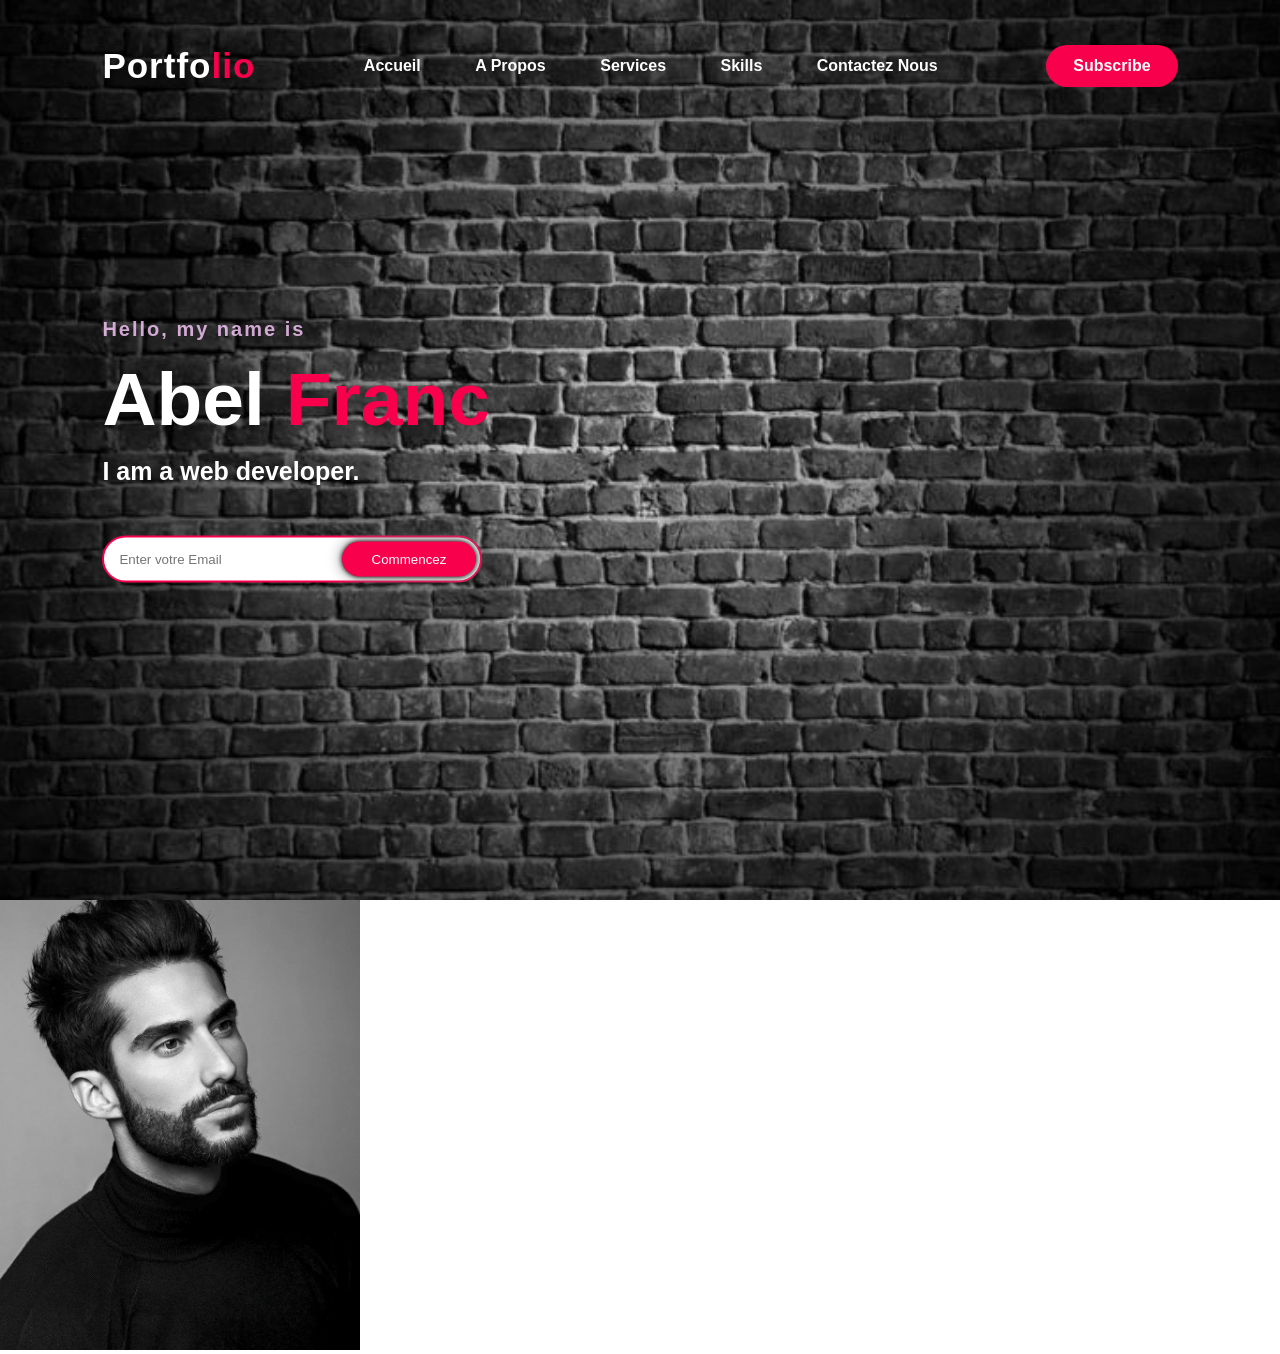
==== index.html @ 6d8fbaa2 "debut du portfolio" ====
<!DOCTYPE html>
<html lang="en">
<head>
    <meta charset="UTF-8">
    <meta http-equiv="X-UA-Compatible" content="IE=edge">
    <meta name="viewport" content="width=device-width, initial-scale=1.0">
    <link rel="stylesheet" href="font.css">
    <link rel="stylesheet" href="style.css">
    <title>My PortFolio</title>
</head>
<body>
    <div class="hero">
        <nav>
            <h2 class="logo">Portfo<span>lio</span></h2>
            <ul>
                <li><a href="#">Accueil</a></li>
                <li><a href="#">A propos</a></li>
                <li><a href="#">Services</a></li>
                <li><a href="#">Skills</a></li>
                <li><a href="#">Contactez nous</a></li>
            </ul>
            <a href="#" class="btn">Subscribe</a>
        </nav>
        <div class="content">
            <h4>Hello, my name is</h4>
            <h1>Abel <span>Franc</span></h1>
            <h3>I am a web developer.</h3>
            <div class="newsletter">
                <form>
                    <input type="email" name="email" id="mail" placeholder="Enter votre Email"/>
                    <input type="submit" value="Commencez" name="submit">
                </form>
            </div>
        </div>
    </div>
    <!-- About section start -->
    <section class="about">
        <div class="main">
            <img src="images/moi.jpg" class="my-img"/>
            <div class="about-text"></div>
        </div>
    </section>
</body>
</html>
---- style.css ----
*{
    padding: 0;
    margin: 0;
    font-family: 'Josefin sans',sans-serif;
    box-sizing: border-box;
}
.hero{
    height: 100vh;
    width: 100%;
    background-image: url(images/mur.jpg);
    background-size: cover;
    background-position: center;
}
nav{
    display: flex;
    align-items: center;
    justify-content: space-between;
    padding: 45px 8% 0 8%;
}
.logo{
    color: #fff;
    font-size: 35px;
    letter-spacing: 1px;
    cursor: pointer;
}
span{
    color: #f9004d;
}
nav ul li{
    list-style-type: none;
    display: inline-block;
    padding: 10px 25px;
}
nav ul li a{
    color: #fff;
    text-decoration: none;
    font-weight: bold;
    text-transform: capitalize;
}
nav ul li a:hover{
    color: #f9004d;
    transition: .4s;
}
.btn{
    background-color: #f9004d;
    color: #fff;
    text-decoration: none;
    border: 2px solid transparent;
    font-weight: bold;
    padding: 10px 25px;
    border-radius: 30px;
    transition: transform .4s;
}
.btn:hover{
    transform: scale(1.2);
}
.content{
    position: absolute;
    top: 50%;
    left: 8%;
    transform: translateY(-50%)
}
h1{
    color: #fff;
    margin: 15px 0px 15px;
    font-size: 75px;
}
h3{
    color: #fff;
    font-size: 25px;
    margin-bottom: 50px;
}
h4{
    color: #fcfc;
    letter-spacing: 2px;
    font-size: 20px;
}
.newsletter form{
    width: 380px;
    max-width: 100%;
    position: relative;
}
.newsletter form input:first-child{
    display: inline-block;
    width: 100%;
    padding: 14px 130px 14px 15px;
    border: 2px solid #f9004d;
    outline: none;
    border-radius: 30px;
}
.newsletter form input:last-child{
    position: absolute;
    display: inline-block;
    outline: none;
    border: none;
    padding: 10px 30px;
    border-radius: 30px;
    background-color: #f9004d;
    color: #fff;
    box-shadow: 0px 0px 5px #000, 0px 0px 15px #858585;
    top: 6px;
    right: 6px;
}
.my-img{
    width: 360px;
}
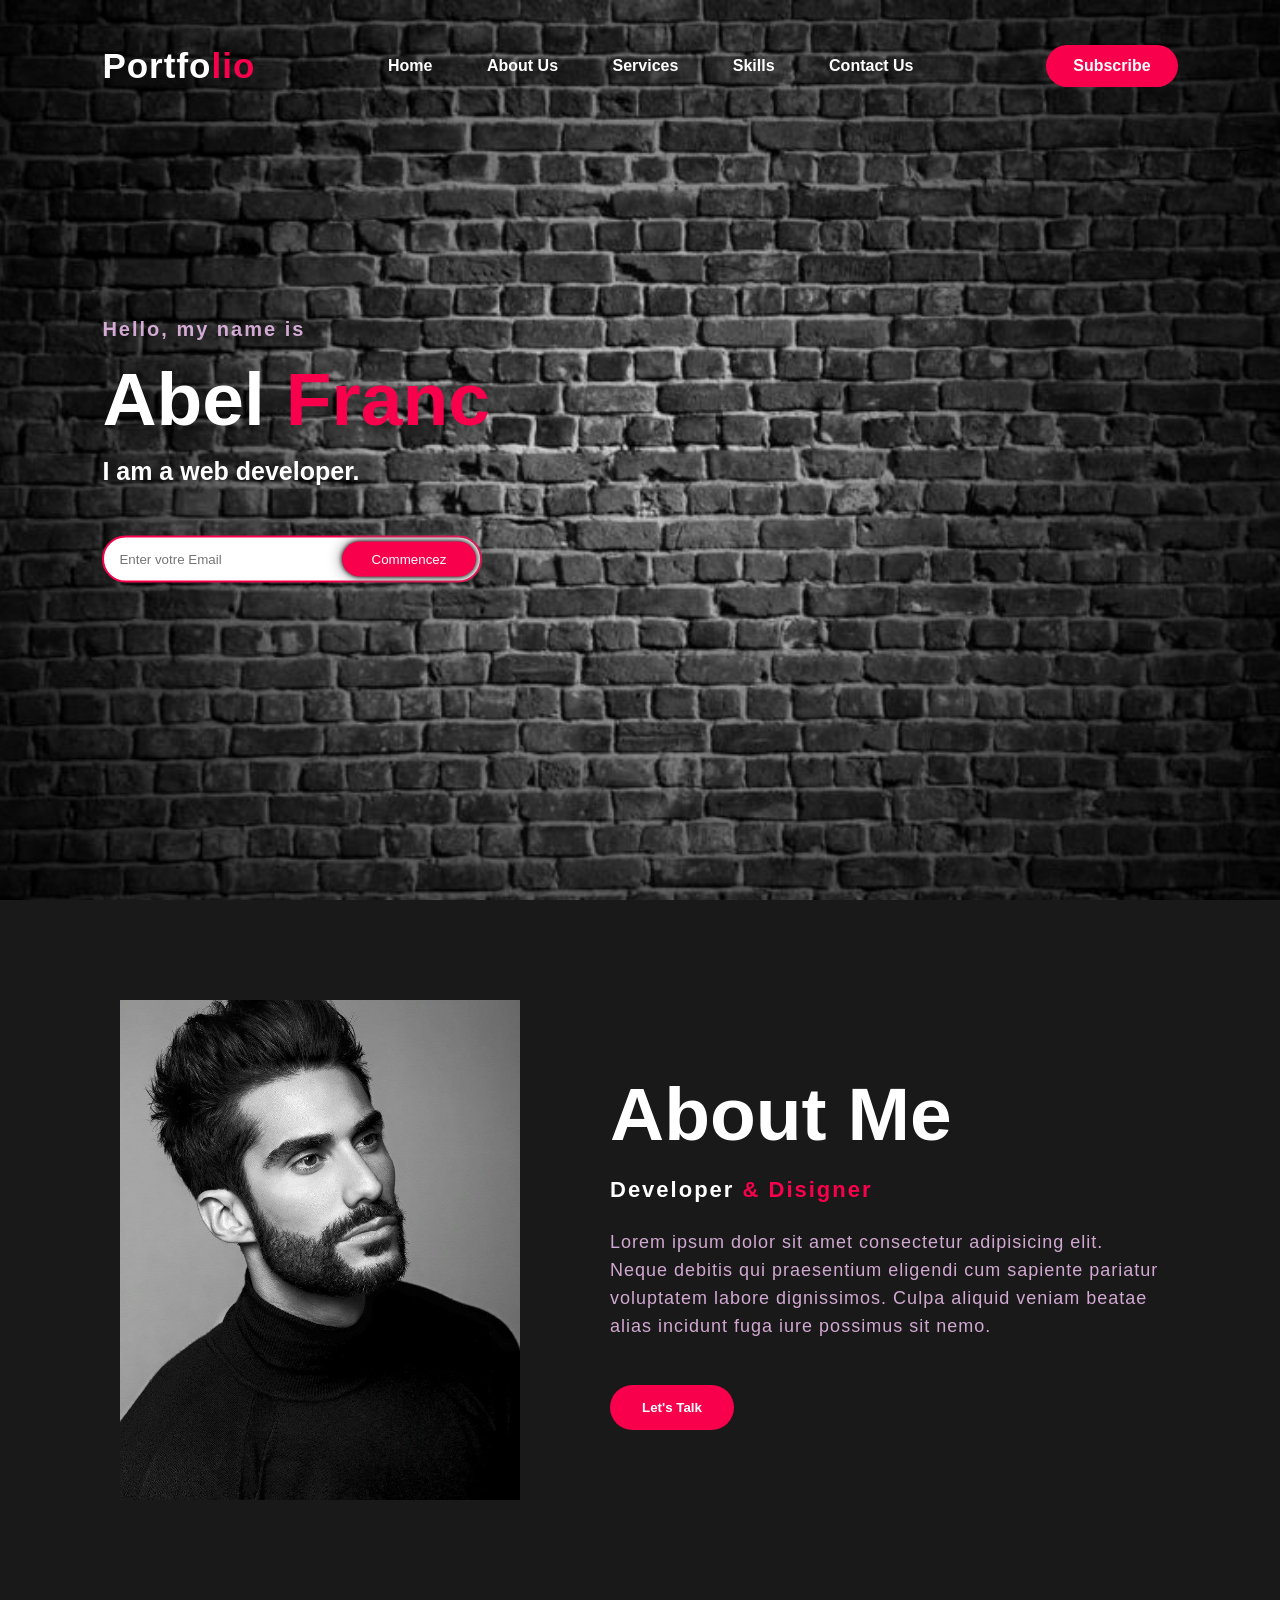
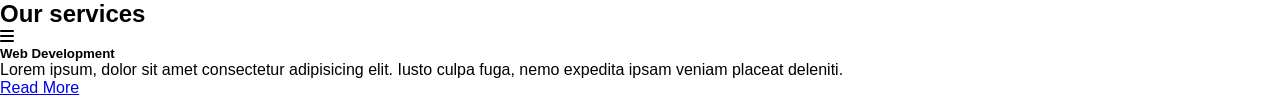
==== commit 2600efe6: "Deuxieme commit" ====
--- a/index.html
+++ b/index.html
@@ -4,7 +4,7 @@
     <meta charset="UTF-8">
     <meta http-equiv="X-UA-Compatible" content="IE=edge">
     <meta name="viewport" content="width=device-width, initial-scale=1.0">
-    <link rel="stylesheet" href="font.css">
+    <link rel="stylesheet" href="./fontawesome-free-6.1.2-web/css/all.min.css">
     <link rel="stylesheet" href="style.css">
     <title>My PortFolio</title>
 </head>
@@ -13,11 +13,11 @@
         <nav>
             <h2 class="logo">Portfo<span>lio</span></h2>
             <ul>
-                <li><a href="#">Accueil</a></li>
-                <li><a href="#">A propos</a></li>
+                <li><a href="#">Home</a></li>
+                <li><a href="#">About Us</a></li>
                 <li><a href="#">Services</a></li>
                 <li><a href="#">Skills</a></li>
-                <li><a href="#">Contactez nous</a></li>
+                <li><a href="#">Contact Us</a></li>
             </ul>
             <a href="#" class="btn">Subscribe</a>
         </nav>
@@ -37,8 +37,41 @@
     <section class="about">
         <div class="main">
             <img src="images/moi.jpg" class="my-img"/>
-            <div class="about-text"></div>
+            <div class="about-text">
+                <h2>About me</h2>
+                <h5>developer <span>& disigner</span></h5>
+                <p>Lorem ipsum dolor sit amet consectetur 
+                    adipisicing elit. Neque debitis qui praesentium 
+                    eligendi cum sapiente pariatur voluptatem labore 
+                    dignissimos. Culpa aliquid veniam beatae alias incidunt 
+                    fuga iure possimus sit nemo.
+                </p>
+                <button type="button">Let's Talk</button>
+            </div>
         </div>
     </section>
+
+    <!-- Service section start -->
+    <div class="service">
+        <div class="title">
+            <h2>Our services</h2>
+        </div>
+        <div class="box">
+            <div class="card">
+                <i class="fas fa-bars"></i>
+                <h5>Web Development</h5>
+                <div class="pra">
+                    <p>
+                        Lorem ipsum, dolor sit amet consectetur adipisicing elit. 
+                        Iusto culpa fuga, nemo expedita ipsam veniam placeat deleniti.
+                    </p>
+                    <p>
+                        <a href="#" class="button">Read More</a>
+                    </p>
+                </div>
+            </div>
+        </div>
+    </div>
+
 </body>
 </html>
--- a/style.css
+++ b/style.css
@@ -101,6 +101,60 @@
     top: 6px;
     right: 6px;
 }
-.my-img{
-    width: 360px;
+.about{
+    width: 100%;
+    padding: 100px 0px;
+    background-color: #191919;
+}
+.about img{
+    height: auto;
+    width: 400px;
+}
+.about-text{
+    width: 550px;
+}
+.main{
+    width: 1130px;
+    max-width: 95%;
+    margin: 0 auto;
+    display: flex;
+    align-items: center;
+    justify-content: space-around;
+}
+.about-text h2{
+    color: #fff;
+    font-size: 75px;
+    text-transform: capitalize; 
+    margin-bottom: 20px;
+}
+.about-text h5{
+    color: #fff;
+    font-size: 22px;
+    letter-spacing: 2px;
+    margin-bottom: 25px;
+    text-transform: capitalize;
+
+}
+.about-text p{
+    color: #fcfc;
+    letter-spacing: 1px;
+    line-height: 28px;
+    font-size: 18px;
+    margin-bottom: 45px;
+}
+button{
+    background-color: #f9004d;
+    color: #fff;
+    text-decoration: none;
+    border: 2px solid transparent;
+    font-weight: bold;
+    padding: 13px 30px;
+    border-radius: 30px;
+    transition: .4s;
+}
+button:hover{
+    background-color: transparent;
+    border: 2px solid #f9004d;
+    cursor: pointer;
+    
 }
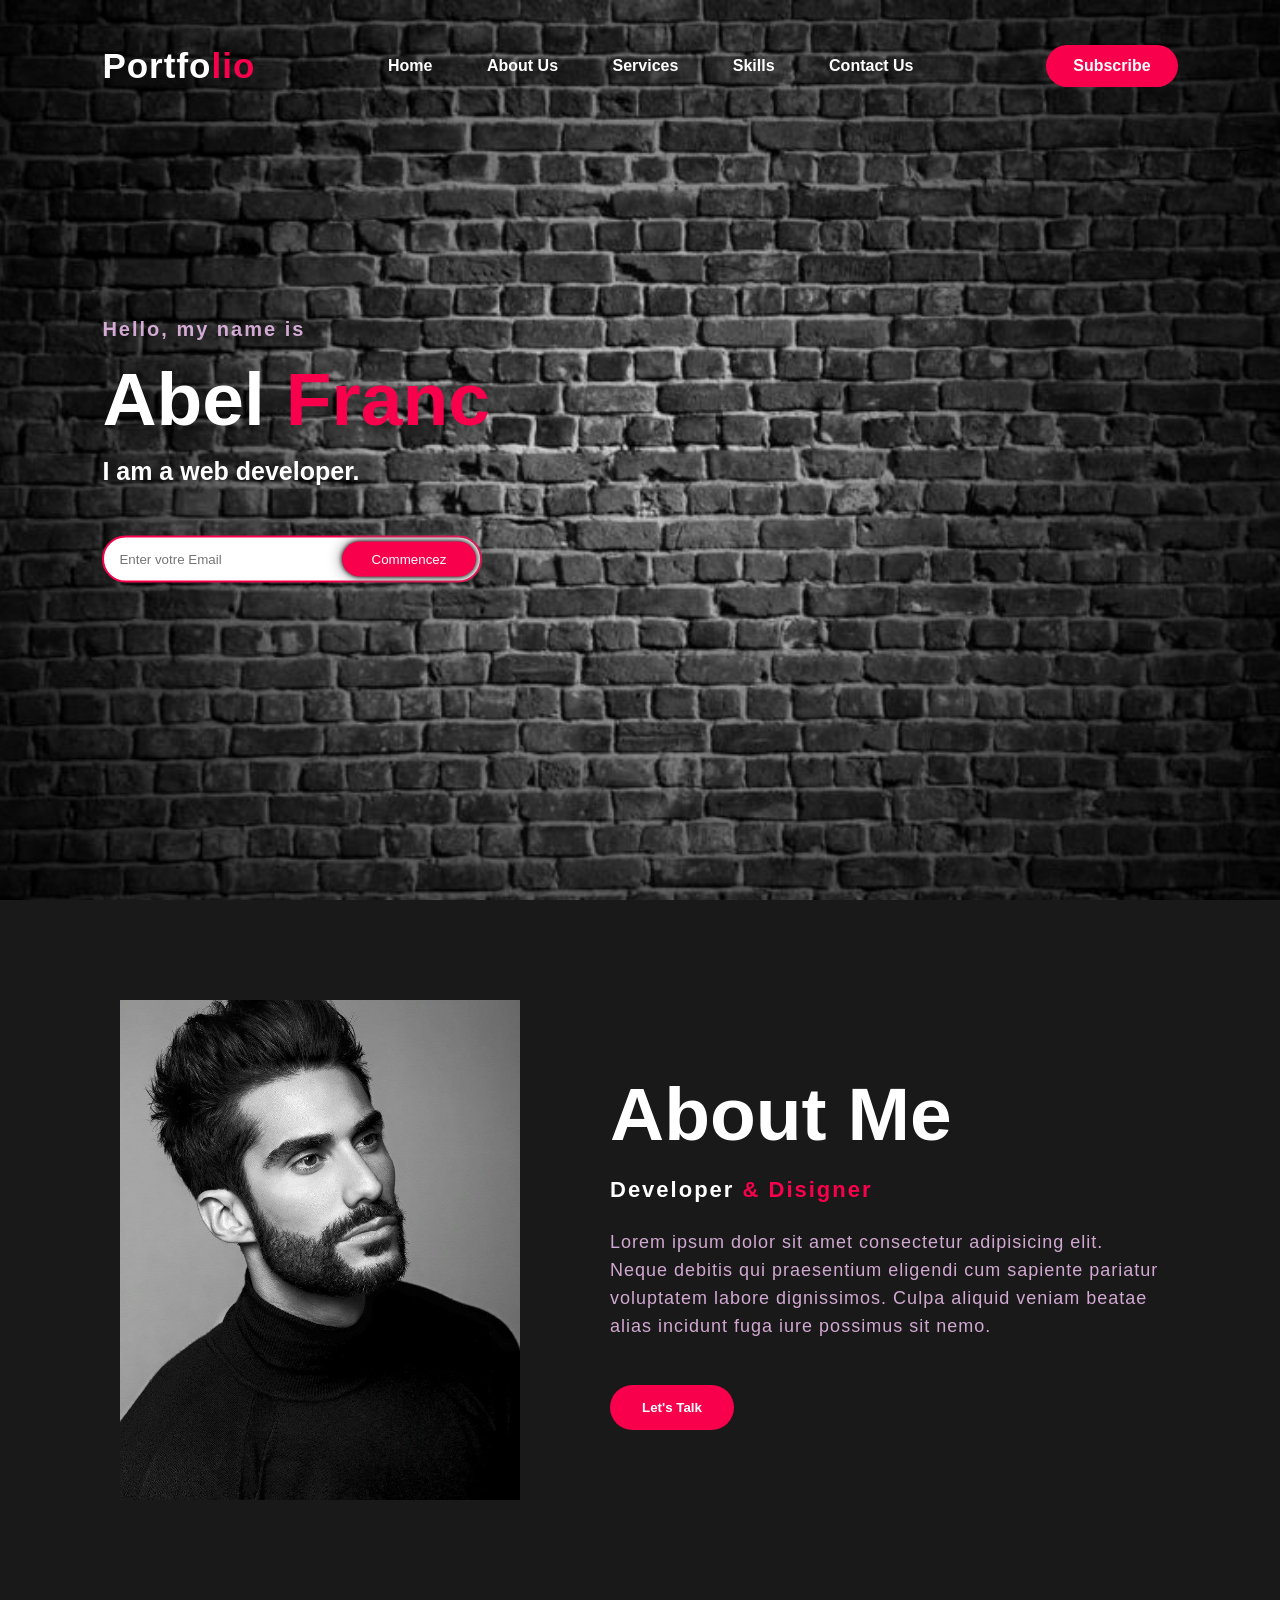
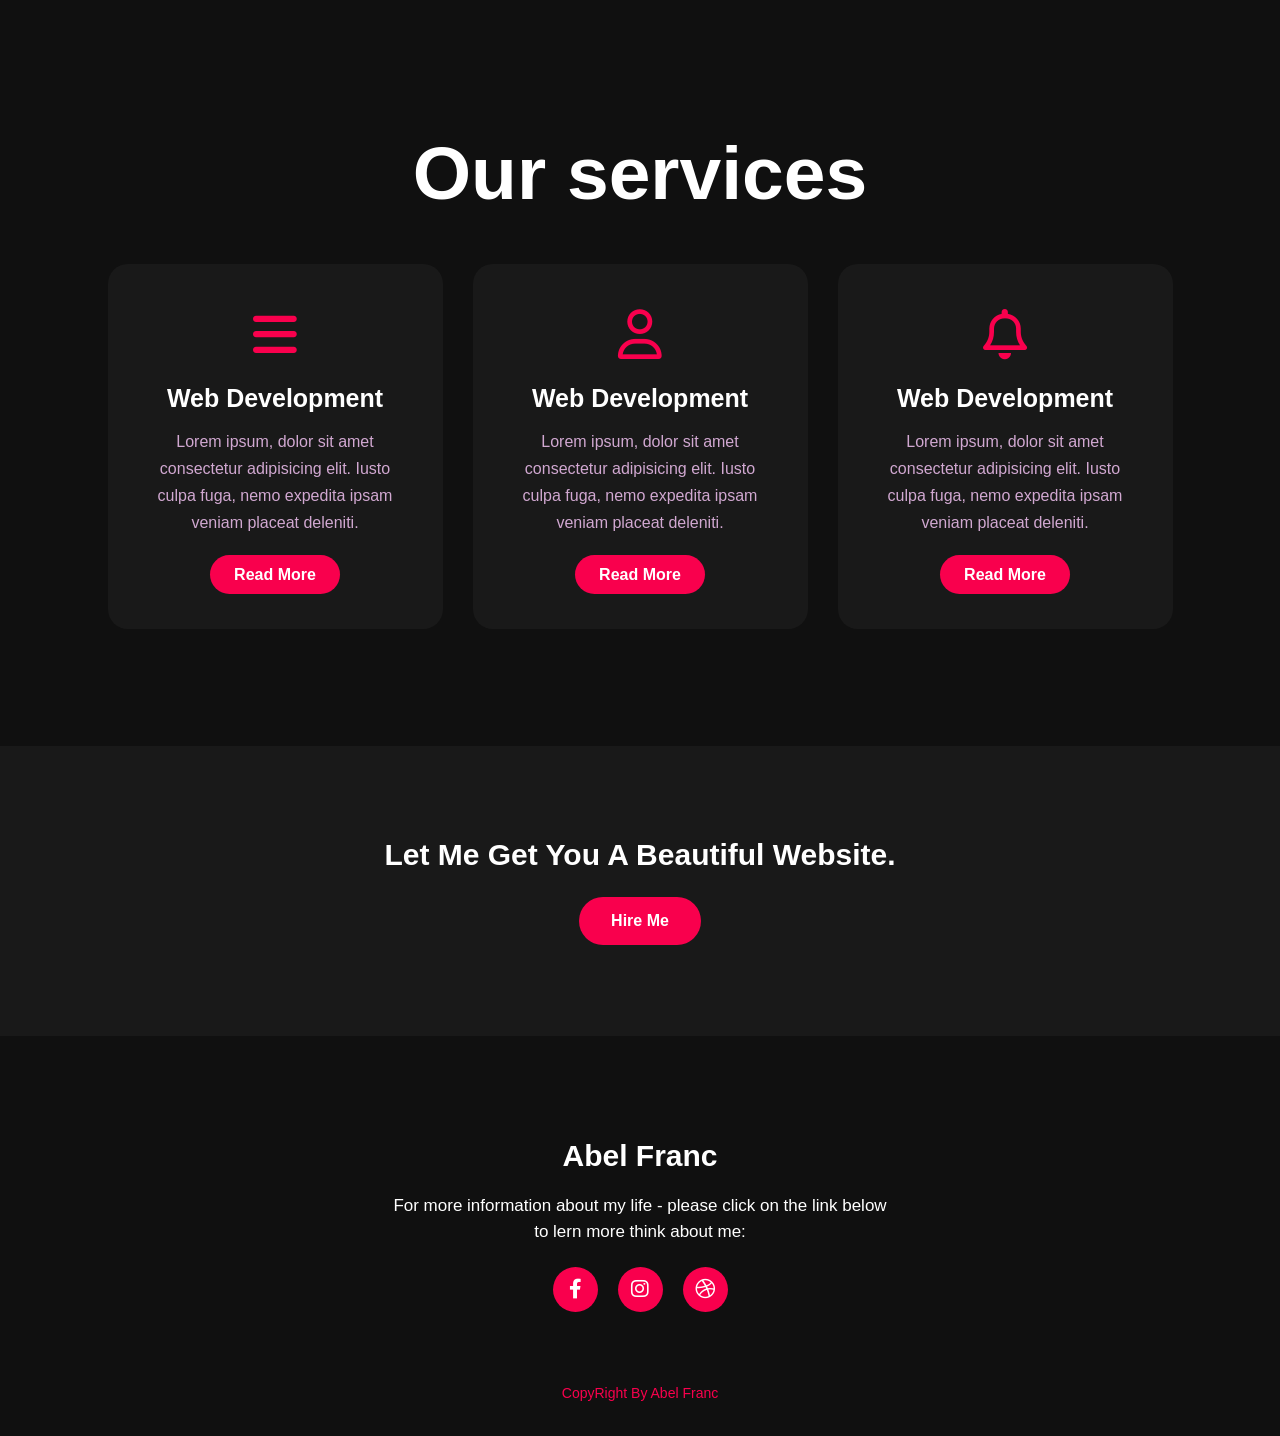
==== commit 709da86e: "portfolio fini sans media query" ====
--- a/index.html
+++ b/index.html
@@ -65,13 +65,56 @@
                         Lorem ipsum, dolor sit amet consectetur adipisicing elit. 
                         Iusto culpa fuga, nemo expedita ipsam veniam placeat deleniti.
                     </p>
+                    <p style="text-align: center;">
+                        <a href="#" class="button">Read More</a>
+                    </p>
+                </div>
+            </div>
+            <div class="card">
+                <i class="far fa-user"></i>
+                <h5>Web Development</h5>
+                <div class="pra">
                     <p>
+                        Lorem ipsum, dolor sit amet consectetur adipisicing elit. 
+                        Iusto culpa fuga, nemo expedita ipsam veniam placeat deleniti.
+                    </p>
+                    <p style="text-align: center;">
+                        <a href="#" class="button">Read More</a>
+                    </p>
+                </div>
+            </div>
+            <div class="card">
+                <i class="far fa-bell"></i>
+                <h5>Web Development</h5>
+                <div class="pra">
+                    <p>
+                        Lorem ipsum, dolor sit amet consectetur adipisicing elit. 
+                        Iusto culpa fuga, nemo expedita ipsam veniam placeat deleniti.
+                    </p>
+                    <p style="text-align: center;">
                         <a href="#" class="button">Read More</a>
                     </p>
                 </div>
             </div>
         </div>
     </div>
+<!-- Contact me start -->
+    <div class="contact-me">
+        <p>Let Me Get You A Beautiful Website.</p>
+        <a href="#" class="button-two">Hire Me</a>
+    </div>
 
+    <!-- My footer -->
+    <footer>
+        <p>Abel Franc</p>
+        <p>For more information about my life - please click on the link 
+            below to lern more think about me:</p>
+        <div class="social">
+            <a href="#"><i class="fab fa-facebook-f"></i></a>
+            <a href="#"><i class="fab fa-instagram"></i></a>
+            <a href="#"><i class="fab fa-dribbble"></i></a>
+        </div>
+        <p class="end">CopyRight By Abel Franc</p>
+    </footer>
 </body>
 </html>
--- a/style.css
+++ b/style.css
@@ -156,5 +156,145 @@
     background-color: transparent;
     border: 2px solid #f9004d;
     cursor: pointer;
-    
+}
+.service{
+    width: 100%;
+    background-color: #101010;
+    padding: 100px 0px;
+}
+.title h2{
+    font-size: 75px;
+    color: #fff;
+    width: 1130px;
+    margin: 30px auto;
+    text-align: center;
+}
+.box{
+    display: flex;
+    align-items: center;
+    justify-content: center;
+    min-height: 400px;
+}
+.card{
+    height: 365px;
+    width: 335px;
+    padding: 20px 35px;
+    background: #191919;
+    border-radius: 20px;
+    margin: 15px;
+    position: relative;
+    overflow: hidden;
+    text-align: center;
+}
+.card i{
+    font-size: 50px;
+    display: block;
+    text-align: center;
+    margin: 25px 0px;
+    color: #f9004d;
+}
+h5{
+    color: #fff;
+    font-size: 25px;
+    margin-bottom: 15px;
+}
+.pra p{
+    color: #fcfc;
+    font-size: 16px;
+    line-height: 27px;
+    margin-bottom: 25px;
+}
+.card .button{
+    background-color: #f9004d;
+    color:#fff;
+    text-decoration: none;
+    border: 2px solid transparent;
+    transition:.4s;
+    font-weight: bold;
+    padding: 9px 22px;
+    border-radius: 30px;
+}
+.card .button:hover{
+    background-color: transparent;
+    border:2px solid #f9004d;
+    cursor:pointer;
+}
+.contact-me{
+    width: 100%;
+    height: 290px;
+    background-color: #191919;
+    display: flex;
+    align-items: center;
+    flex-direction: column;
+    justify-content: center;
+}
+.contact-me p{
+    color: #fff;
+    font-size: 30px;
+    font-weight: bold;
+    margin-bottom: 25px;
+}
+.contact-me .button-two{
+    background-color: #f9004d;
+    color: #fff;
+    text-decoration: none;
+    border: 2px solid transparent;
+    font-weight: bold;
+    padding: 13px 30px;
+    border-radius: 30px;
+    transition: .4s;
+}
+.contact-me .button-two:hover{
+    background: transparent;
+    border: 2px solid #f9004d;
+    cursor: pointer;
+}
+footer{
+    position: relative;
+    width: 100%;
+    height: 400px;
+    background: #101010;
+    display: flex;
+    align-items: center;
+    justify-content: center;
+    flex-direction: column;
+}
+footer p:nth-child(1){
+    font-size: 30px;
+    color: #fff;
+    margin-bottom: 20px;
+    font-weight: bold;
+}
+footer p:nth-child(2){
+    color: #fff;
+    font-size: 17px;
+    width: 500px;
+    text-align: center;
+    line-height: 26px;
+}
+.social{
+    display: flex;
+}
+.social a{
+    width: 45px;
+    height: 45px;
+    display: flex;
+    align-items: center;
+    justify-content: center;
+    background: #f9004d;
+    border-radius: 50%;
+    margin: 22px 10px;
+    color: #fff;
+    text-decoration: none;
+    font-size: 20px;
+}
+.social a:hover{
+    transform: scale(1.2);
+    transition: .3s;
+}
+.end{
+    position: absolute;
+    bottom: 35px;
+    color: #f9004d;
+    font-size: 14px;
 }
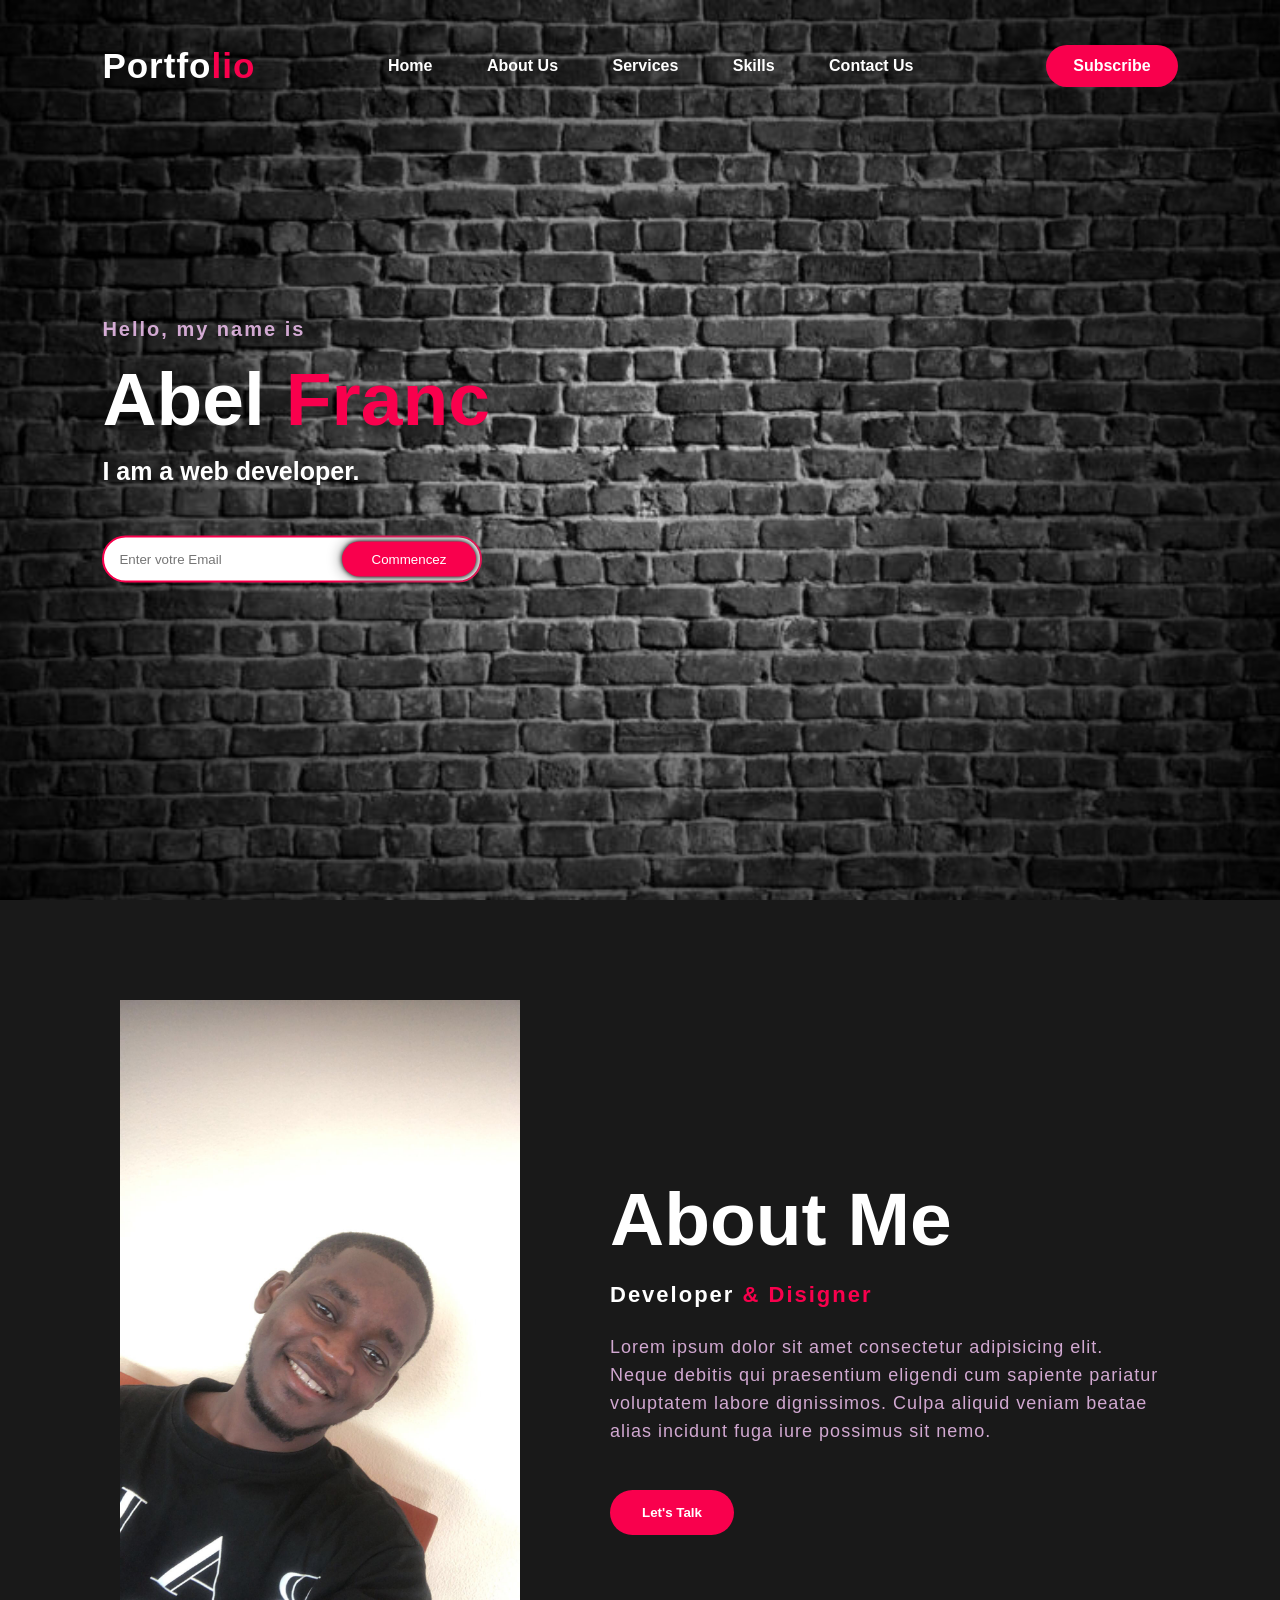
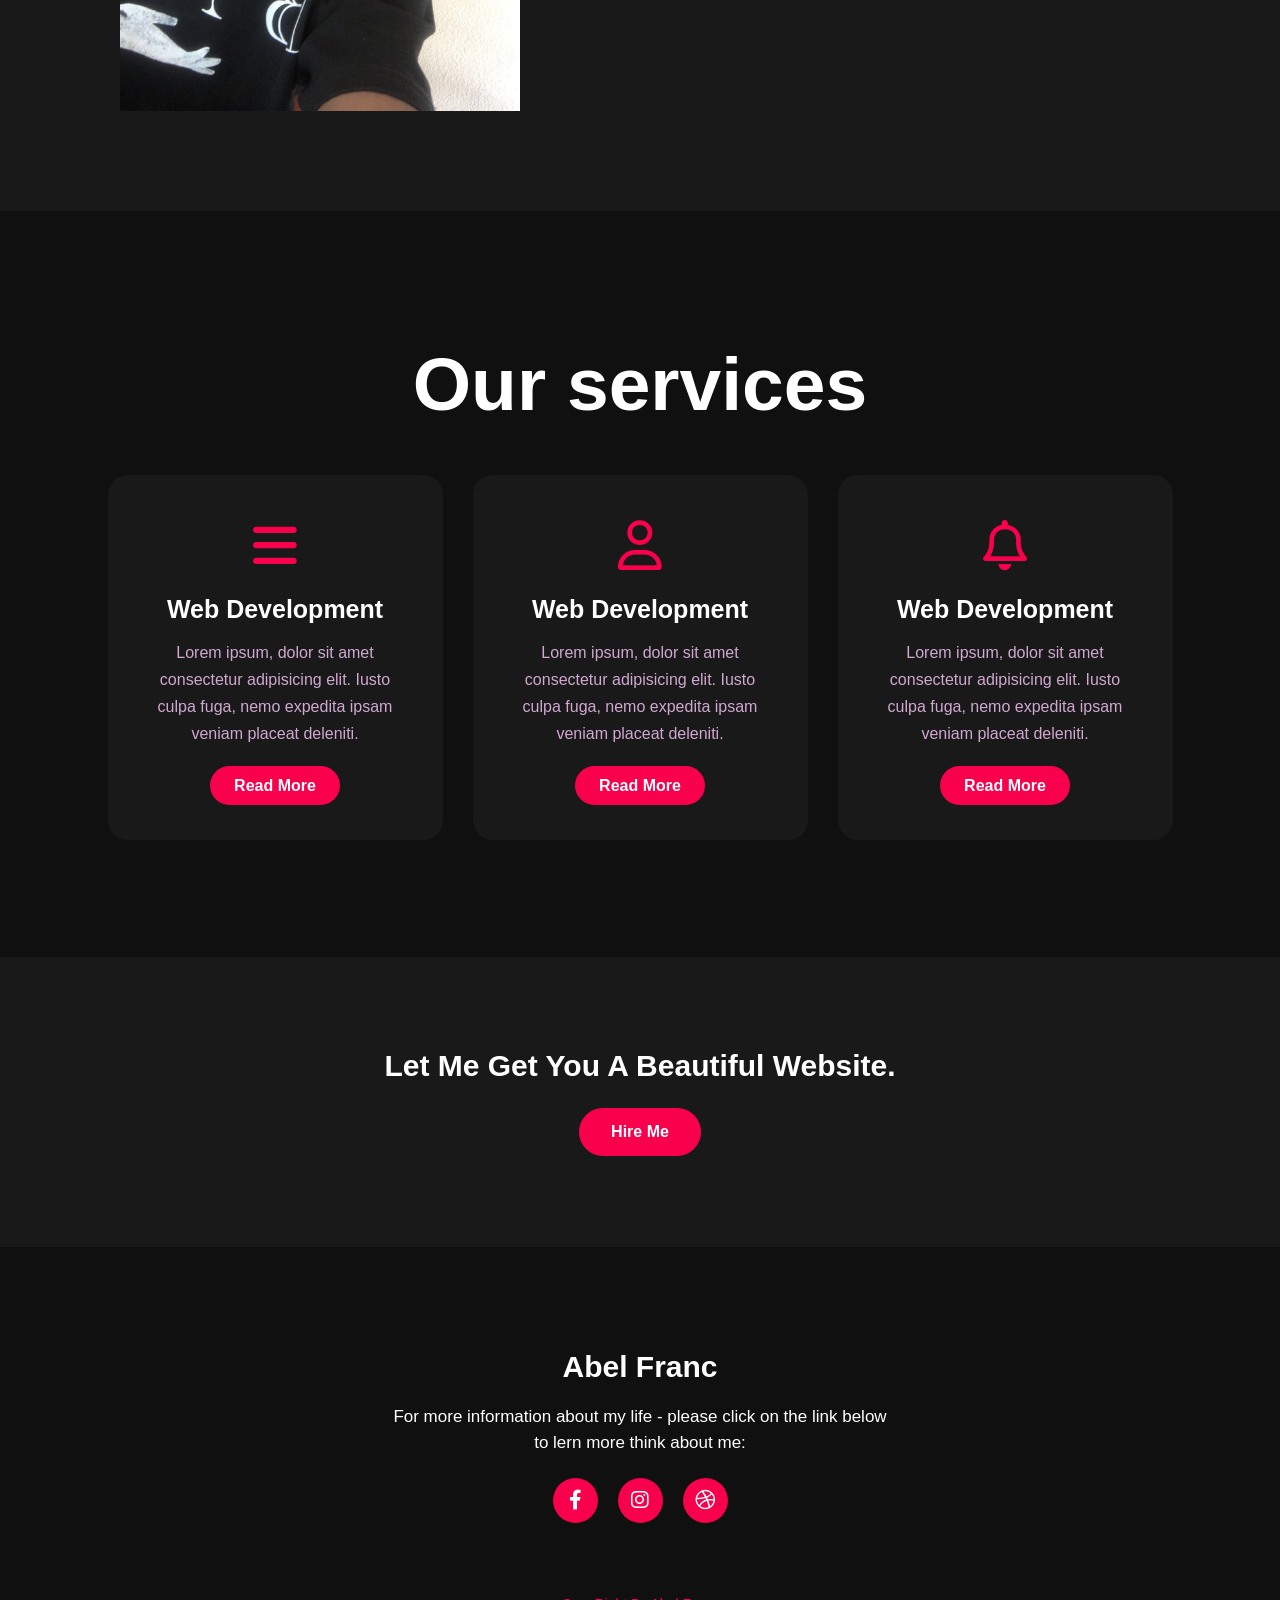
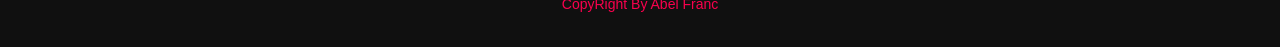
==== commit e24bc0cd: "Update index.html" ====
--- a/index.html
+++ b/index.html
@@ -36,7 +36,7 @@
     <!-- About section start -->
     <section class="about">
         <div class="main">
-            <img src="images/moi.jpg" class="my-img"/>
+            <img src="images/moi.JPG" class="my-img"/>
             <div class="about-text">
                 <h2>About me</h2>
                 <h5>developer <span>& disigner</span></h5>
@@ -117,4 +117,4 @@
         <p class="end">CopyRight By Abel Franc</p>
     </footer>
 </body>
-</html>+</html>
